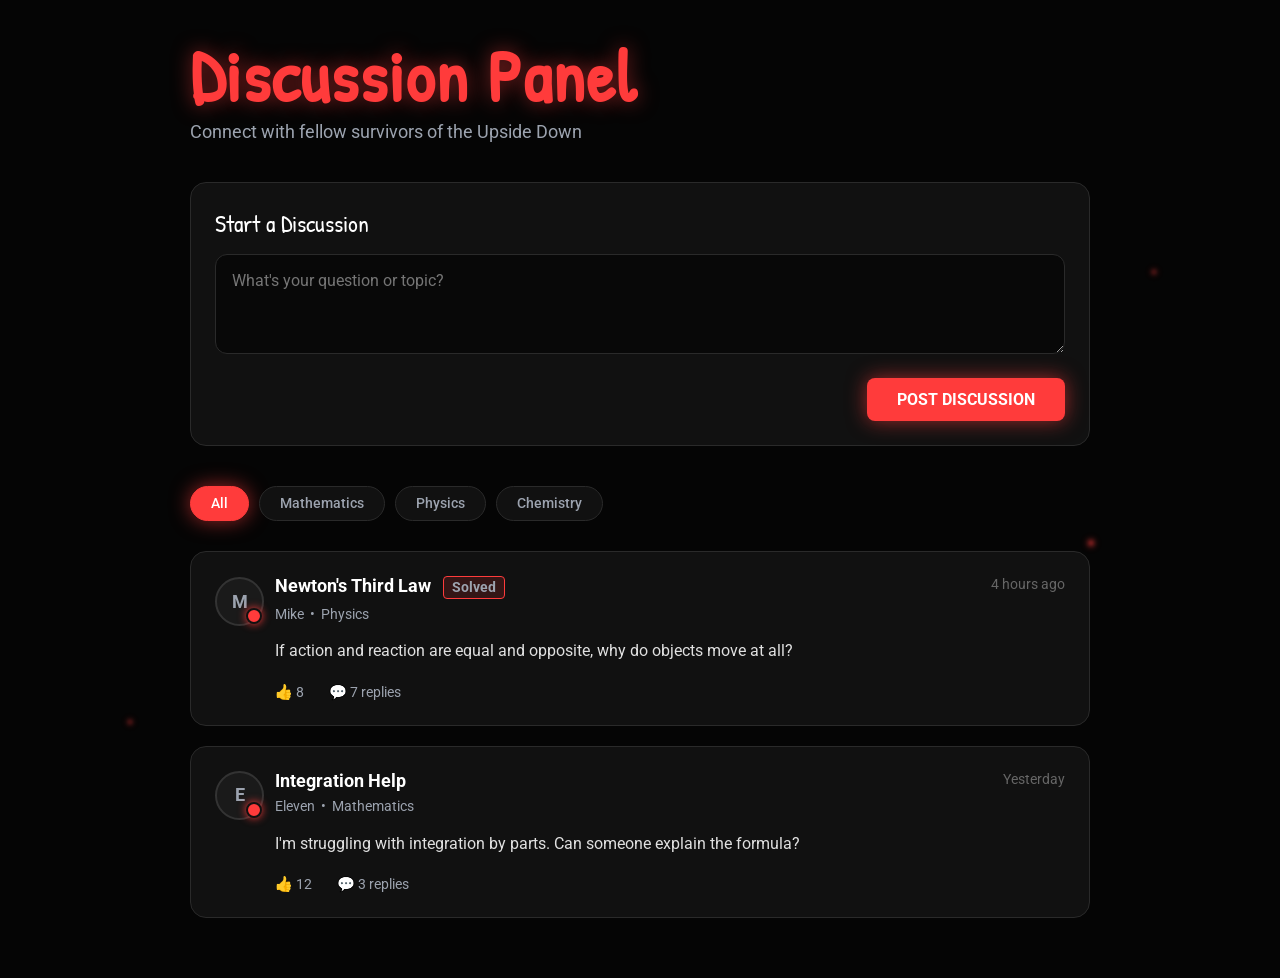
==== index.html @ acd6244e "Add files via upload" ====
<!DOCTYPE html>
<html lang="en">
<head>
    <meta charset="UTF-8">
    <meta name="viewport" content="width=device-width, initial-scale=1.0">
    <title>Upside Down Discussion</title>
    
    <link rel="preconnect" href="https://fonts.googleapis.com">
    <link rel="preconnect" href="https://fonts.gstatic.com" crossorigin>
    <link href="https://fonts.googleapis.com/css2?family=Patrick+Hand&family=Roboto:wght@400;500;700&display=swap" rel="stylesheet">
    
    <style>
        /* --- 1. THEME VARIABLES --- */
        :root {
            --bg-color: #050505;       /* Pitch Black */
            --card-bg: #111111;        /* Dark Gray Cards */
            --card-border: #2a2a2a;
            --text-main: #ffffff;
            --text-muted: #9ca3af;
            --neon-red: #ff3b3b;       /* Stranger Things Red */
            --glow-strong: 0 0 20px rgba(255, 59, 59, 0.6);
            --glow-subtle: 0 0 10px rgba(255, 59, 59, 0.3);
        }

        body {
            background-color: var(--bg-color);
            color: var(--text-main);
            font-family: 'Roboto', sans-serif;
            margin: 0;
            padding: 40px 20px;
            display: flex;
            justify-content: center;
            overflow-x: hidden; /* Hide scrollbars from floating particles */
        }

        .container {
            width: 100%;
            max-width: 900px;
            position: relative;
            z-index: 2; /* Keeps content above background particles */
        }

        /* --- 2. FLOATING RED PARTICLES (Background) --- */
        .ember {
            position: fixed;
            background-color: var(--neon-red);
            border-radius: 50%;
            filter: blur(2px);
            opacity: 0.6;
            z-index: 1;
            pointer-events: none;
            box-shadow: 0 0 6px var(--neon-red);
            animation: float 10s infinite linear;
        }

        @keyframes float {
            0% { transform: translateY(0) translateX(0); opacity: 0; }
            50% { opacity: 0.8; }
            100% { transform: translateY(-100px) translateX(20px); opacity: 0; }
        }

        /* Placing particles at random spots */
        .ember-1 { width: 4px; height: 4px; top: 80%; left: 10%; animation-duration: 8s; }
        .ember-2 { width: 6px; height: 6px; top: 60%; left: 85%; animation-duration: 12s; animation-delay: 1s; }
        .ember-3 { width: 3px; height: 3px; top: 40%; left: 20%; animation-duration: 15s; animation-delay: 3s; }
        .ember-4 { width: 5px; height: 5px; top: 70%; left: 60%; animation-duration: 9s; animation-delay: 2s; }
        .ember-5 { width: 4px; height: 4px; top: 30%; left: 90%; animation-duration: 11s; animation-delay: 5s; }

        /* --- 3. HEADER (Handwritten Red Font) --- */
        .header {
            margin-bottom: 40px;
        }

        .header h1 {
            font-family: 'Patrick Hand', cursive; /* Matches your screenshot */
            font-size: 4.5rem; 
            margin: 0;
            letter-spacing: 1px;
            color: var(--neon-red);
            text-shadow: 0 0 20px rgba(255, 59, 59, 0.5);
            line-height: 1;
        }

        .header p {
            color: var(--text-muted);
            font-size: 1.1rem;
            margin-top: 10px;
            font-weight: 400;
        }

        /* --- 4. INPUT AREA --- */
        .input-card {
            background-color: var(--card-bg);
            border: 1px solid var(--card-border);
            border-radius: 16px;
            padding: 24px;
            margin-bottom: 40px;
            transition: all 0.3s;
        }

        .input-card:focus-within {
            border-color: var(--neon-red);
            box-shadow: var(--glow-subtle);
        }

        .input-header {
            color: white;
            font-family: 'Patrick Hand', cursive; /* Handwritten Header */
            font-size: 1.5rem;
            margin-bottom: 15px;
            display: flex;
            align-items: center;
            gap: 10px;
        }

        textarea {
            width: 100%;
            background-color: #080808;
            border: 1px solid var(--card-border);
            border-radius: 12px;
            padding: 16px;
            color: white;
            font-family: 'Roboto', sans-serif;
            font-size: 1rem;
            resize: vertical;
            min-height: 100px;
            box-sizing: border-box;
            outline: none;
            transition: all 0.3s ease;
        }

        textarea:focus {
            border-color: var(--neon-red);
            background-color: #0a0a0a;
        }

        .action-row {
            display: flex;
            justify-content: flex-end;
            margin-top: 20px;
        }

        .post-btn {
            background-color: var(--neon-red);
            color: white;
            border: none;
            padding: 12px 30px;
            border-radius: 8px;
            font-weight: 700;
            font-size: 1rem;
            cursor: pointer;
            box-shadow: var(--glow-strong);
            transition: all 0.2s;
            display: flex;
            align-items: center;
            gap: 10px;
            font-family: 'Roboto', sans-serif;
            text-transform: uppercase;
        }

        .post-btn:hover {
            transform: translateY(-2px);
            background-color: #ff1f1f;
        }

        /* --- 5. FILTER CHIPS --- */
        .filters {
            display: flex;
            gap: 10px;
            margin-bottom: 30px;
            flex-wrap: wrap;
        }

        .filter-chip {
            background: var(--card-bg);
            border: 1px solid var(--card-border);
            color: var(--text-muted);
            padding: 8px 20px;
            border-radius: 50px;
            cursor: pointer;
            font-size: 0.9rem;
            font-weight: 500;
            transition: all 0.3s;
        }

        .filter-chip.active {
            background-color: var(--neon-red);
            color: white;
            border-color: var(--neon-red);
            box-shadow: var(--glow-strong);
        }

        /* --- 6. DISCUSSION CARDS --- */
        .discussion-card {
            background-color: var(--card-bg);
            border: 1px solid var(--card-border);
            border-radius: 16px;
            padding: 24px;
            margin-bottom: 20px;
            position: relative;
        }

        /* Special Style for Gemini AI Response */
        .ai-card {
            border: 1px solid var(--neon-red);
            box-shadow: inset 0 0 20px rgba(255, 59, 59, 0.1);
        }

        .card-header {
            display: flex;
            justify-content: space-between;
            align-items: flex-start;
            margin-bottom: 15px;
        }

        .user-info {
            display: flex;
            align-items: center;
            gap: 15px;
        }

        /* Avatar with Red Status Dot */
        .avatar-wrapper {
            position: relative;
            width: 45px;
            height: 45px;
        }

        .avatar {
            width: 100%;
            height: 100%;
            background-color: #1a1a1a;
            border: 2px solid #333; 
            color: var(--text-muted);
            border-radius: 50%;
            display: flex;
            align-items: center;
            justify-content: center;
            font-weight: 700;
            font-size: 1.1rem;
        }

        .status-dot {
            position: absolute;
            bottom: -2px;
            right: -2px;
            width: 12px;
            height: 12px;
            background-color: var(--neon-red);
            border-radius: 50%;
            border: 2px solid var(--card-bg);
            box-shadow: 0 0 8px var(--neon-red);
        }

        .meta h3 {
            margin: 0 0 5px 0;
            font-size: 1.1rem;
            color: white;
            font-weight: 700;
        }

        .meta span {
            font-size: 0.9rem;
            color: var(--text-muted);
        }

        .solved-badge {
            display: inline-block;
            background-color: rgba(255, 59, 59, 0.15);
            color: var(--neon-red);
            border: 1px solid var(--neon-red);
            font-size: 0.7rem;
            padding: 2px 8px;
            border-radius: 4px;
            margin-left: 8px;
            vertical-align: middle;
            font-weight: bold;
        }

        .card-body {
            color: #e0e0e0;
            line-height: 1.6;
            margin-bottom: 20px;
            padding-left: 60px; /* Align text with name */
        }

        .card-footer {
            padding-left: 60px;
            display: flex;
            gap: 25px;
            color: var(--text-muted);
            font-size: 0.9rem;
        }

        .footer-action {
            display: flex;
            align-items: center;
            gap: 8px;
        }

    </style>
</head>
<body>

    <div class="ember ember-1"></div>
    <div class="ember ember-2"></div>
    <div class="ember ember-3"></div>
    <div class="ember ember-4"></div>
    <div class="ember ember-5"></div>

    <div class="container">
        <div class="header">
            <h1>Discussion Panel</h1>
            <p>Connect with fellow survivors of the Upside Down</p>
        </div>

        <div class="input-card">
            <div class="input-header">
                Start a Discussion
            </div>
            <textarea id="questionInput" placeholder="What's your question or topic?"></textarea>
            <div class="action-row">
                <button class="post-btn" onclick="postQuestion()">
                    Post Discussion
                </button>
            </div>
        </div>

        <div class="filters">
            <div class="filter-chip active" onclick="filterCategory('All')">All</div>
            <div class="filter-chip" onclick="filterCategory('Mathematics')">Mathematics</div>
            <div class="filter-chip" onclick="filterCategory('Physics')">Physics</div>
            <div class="filter-chip" onclick="filterCategory('Chemistry')">Chemistry</div>
        </div>

        <div id="discussionFeed"></div>
    </div>

    <script>
        // 1. Initial Data (Dummy data to make the page look good immediately)
        let discussions = [
            {
                id: 1, author: "Mike", role: "Physics", 
                title: "Newton's Third Law", 
                content: "If action and reaction are equal and opposite, why do objects move at all?", 
                likes: 8, replies: 7, time: "4 hours ago", isSolved: true, avatar: "M"
            },
            {
                id: 2, author: "Eleven", role: "Mathematics", 
                title: "Integration Help", 
                content: "I'm struggling with integration by parts. Can someone explain the formula?", 
                likes: 12, replies: 3, time: "Yesterday", isSolved: false, avatar: "E"
            }
        ];

        const feedContainer = document.getElementById('discussionFeed');
        let currentCategory = 'All';
        let socket = null;

        // 2. Connect to Server (Safe connection that won't crash if offline)
       function connectServer() {
    try {
        // AUTOMATIC CONNECTION LOGIC
        // If on the web (https), use secure wss. If local, use ws.
        const protocol = window.location.protocol === 'https:' ? 'wss:' : 'ws:';
        const host = window.location.host;
        
        socket = new WebSocket(`${protocol}//${host}`);
        
        // ... rest of your code ...

                socket.onopen = () => console.log("✅ Connected to Backend!");
                
                socket.onmessage = (event) => {
                    const newPost = JSON.parse(event.data);
                    discussions.unshift(newPost); // Add new post to top
                    renderFeed(); // Update screen
                };

                socket.onerror = () => console.log("⚠️ Backend not found. Running in Offline Demo Mode.");
            } catch (e) {
                console.log("Offline Mode active.");
            }
        }

        // 3. Render the Feed
        function renderFeed() {
            feedContainer.innerHTML = "";
            
            // Filter logic
            const filtered = currentCategory === 'All' 
                ? discussions 
                : discussions.filter(d => d.role === currentCategory || d.role === "AI Tutor");

            filtered.forEach(post => {
                // Check if it's the AI for special styling
                const isAI = post.role === "AI Tutor";
                const cardClass = isAI ? "discussion-card ai-card" : "discussion-card";

                const html = `
                    <div class="${cardClass}">
                        <div class="card-header">
                            <div class="user-info">
                                <div class="avatar-wrapper">
                                    <div class="avatar">${post.avatar}</div>
                                    <div class="status-dot"></div>
                                </div>
                                <div class="meta">
                                    <h3>${post.title} ${post.isSolved ? '<span class="solved-badge">Solved</span>' : ''}</h3>
                                    <span>${post.author} &nbsp;•&nbsp; ${post.role}</span>
                                </div>
                            </div>
                            <div style="color: #666; font-size: 0.85rem">${post.time}</div>
                        </div>
                        <div class="card-body">
                            ${post.content}
                        </div>
                        <div class="card-footer">
                            <div class="footer-action">👍 ${post.likes}</div>
                            <div class="footer-action">💬 ${post.replies} replies</div>
                        </div>
                    </div>
                `;
                feedContainer.innerHTML += html;
            });
        }

        // 4. Handle Filters
        function filterCategory(cat) {
            currentCategory = cat;
            // Update button styles
            document.querySelectorAll('.filter-chip').forEach(c => c.classList.remove('active'));
            event.target.classList.add('active');
            renderFeed();
        }

        // 5. Post a Question
        function postQuestion() {
            const input = document.getElementById('questionInput');
            if(!input.value) return;

            const newPost = {
                id: Date.now(), 
                author: "You", 
                role: "General", 
                title: "New Discussion", 
                content: input.value, 
                likes: 0, replies: 0, 
                time: "Just now", isSolved: false, avatar: "Y"
            };

            // Try sending to backend, otherwise just add locally
            if (socket && socket.readyState === WebSocket.OPEN) {
                socket.send(JSON.stringify(newPost));
            } else {
                discussions.unshift(newPost);
                renderFeed();
            }

            input.value = ""; // Clear input
        }

        // Start everything
        connectServer();
        renderFeed();

    </script>
</body>
</html>
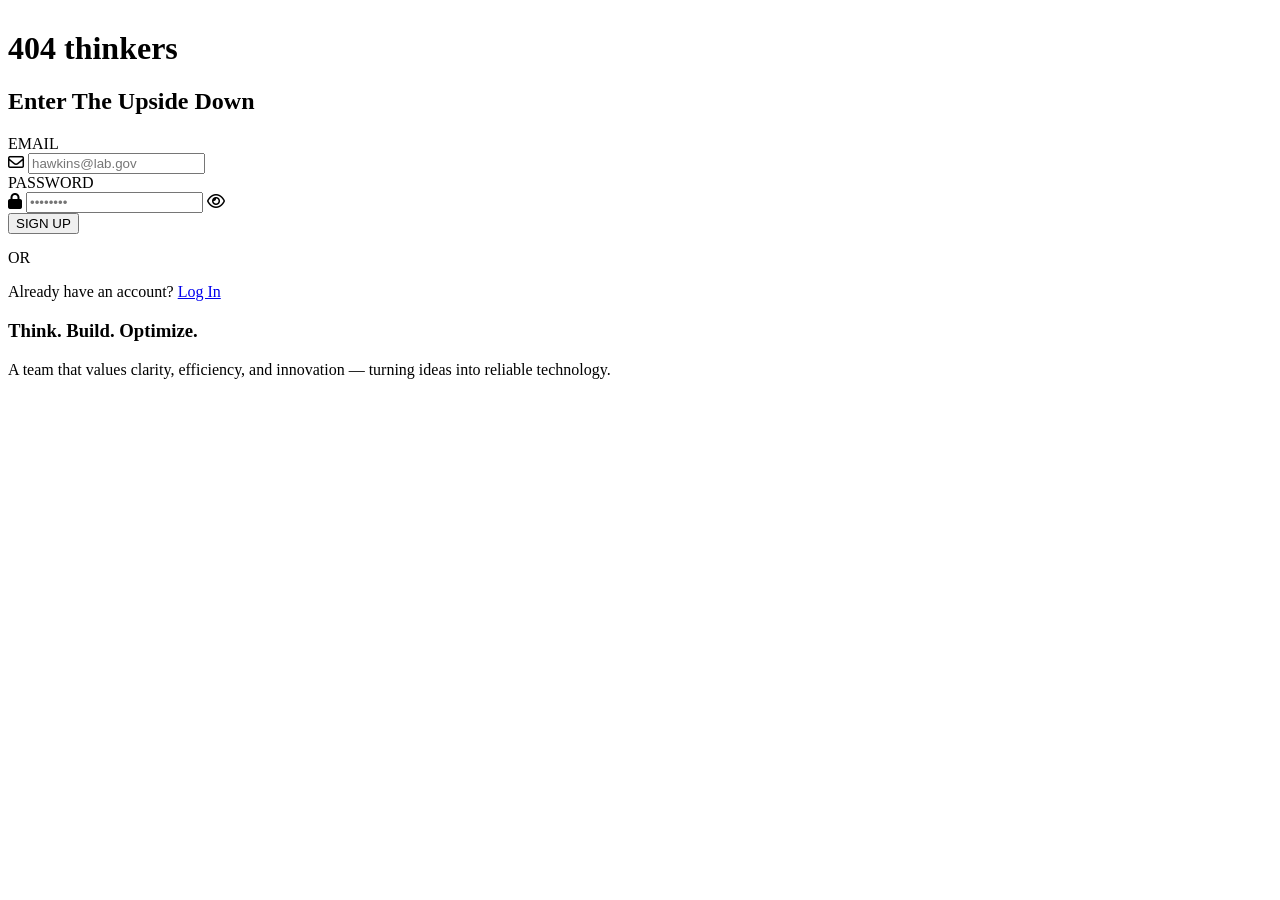
==== commit fc6c97a7: "Add files via upload" ====
--- a/index.html
+++ b/index.html
@@ -3,467 +3,205 @@
 <head>
     <meta charset="UTF-8">
     <meta name="viewport" content="width=device-width, initial-scale=1.0">
-    <title>Upside Down Discussion</title>
-    
-    <link rel="preconnect" href="https://fonts.googleapis.com">
-    <link rel="preconnect" href="https://fonts.gstatic.com" crossorigin>
-    <link href="https://fonts.googleapis.com/css2?family=Patrick+Hand&family=Roboto:wght@400;500;700&display=swap" rel="stylesheet">
-    
+    <title>404 thinkers | Login</title>
+    <link rel="stylesheet" href="https://cdnjs.cloudflare.com/ajax/libs/font-awesome/6.0.0/css/all.min.css">
+    <script src="https://accounts.google.com/gsi/client" async defer></script>
+    <link rel="stylesheet" href="style.css">
     <style>
-        /* --- 1. THEME VARIABLES --- */
-        :root {
-            --bg-color: #050505;       /* Pitch Black */
-            --card-bg: #111111;        /* Dark Gray Cards */
-            --card-border: #2a2a2a;
-            --text-main: #ffffff;
-            --text-muted: #9ca3af;
-            --neon-red: #ff3b3b;       /* Stranger Things Red */
-            --glow-strong: 0 0 20px rgba(255, 59, 59, 0.6);
-            --glow-subtle: 0 0 10px rgba(255, 59, 59, 0.3);
-        }
-
-        body {
-            background-color: var(--bg-color);
-            color: var(--text-main);
-            font-family: 'Roboto', sans-serif;
-            margin: 0;
-            padding: 40px 20px;
-            display: flex;
-            justify-content: center;
-            overflow-x: hidden; /* Hide scrollbars from floating particles */
-        }
-
-        .container {
-            width: 100%;
-            max-width: 900px;
-            position: relative;
-            z-index: 2; /* Keeps content above background particles */
-        }
-
-        /* --- 2. FLOATING RED PARTICLES (Background) --- */
-        .ember {
+        .stranger-modal {
+            display: none; 
             position: fixed;
-            background-color: var(--neon-red);
-            border-radius: 50%;
-            filter: blur(2px);
-            opacity: 0.6;
-            z-index: 1;
-            pointer-events: none;
-            box-shadow: 0 0 6px var(--neon-red);
-            animation: float 10s infinite linear;
-        }
-
-        @keyframes float {
-            0% { transform: translateY(0) translateX(0); opacity: 0; }
-            50% { opacity: 0.8; }
-            100% { transform: translateY(-100px) translateX(20px); opacity: 0; }
-        }
-
-        /* Placing particles at random spots */
-        .ember-1 { width: 4px; height: 4px; top: 80%; left: 10%; animation-duration: 8s; }
-        .ember-2 { width: 6px; height: 6px; top: 60%; left: 85%; animation-duration: 12s; animation-delay: 1s; }
-        .ember-3 { width: 3px; height: 3px; top: 40%; left: 20%; animation-duration: 15s; animation-delay: 3s; }
-        .ember-4 { width: 5px; height: 5px; top: 70%; left: 60%; animation-duration: 9s; animation-delay: 2s; }
-        .ember-5 { width: 4px; height: 4px; top: 30%; left: 90%; animation-duration: 11s; animation-delay: 5s; }
-
-        /* --- 3. HEADER (Handwritten Red Font) --- */
-        .header {
-            margin-bottom: 40px;
-        }
-
-        .header h1 {
-            font-family: 'Patrick Hand', cursive; /* Matches your screenshot */
-            font-size: 4.5rem; 
-            margin: 0;
-            letter-spacing: 1px;
-            color: var(--neon-red);
-            text-shadow: 0 0 20px rgba(255, 59, 59, 0.5);
-            line-height: 1;
-        }
-
-        .header p {
-            color: var(--text-muted);
-            font-size: 1.1rem;
-            margin-top: 10px;
-            font-weight: 400;
-        }
-
-        /* --- 4. INPUT AREA --- */
-        .input-card {
-            background-color: var(--card-bg);
-            border: 1px solid var(--card-border);
-            border-radius: 16px;
-            padding: 24px;
-            margin-bottom: 40px;
-            transition: all 0.3s;
-        }
-
-        .input-card:focus-within {
-            border-color: var(--neon-red);
-            box-shadow: var(--glow-subtle);
-        }
-
-        .input-header {
-            color: white;
-            font-family: 'Patrick Hand', cursive; /* Handwritten Header */
-            font-size: 1.5rem;
-            margin-bottom: 15px;
-            display: flex;
-            align-items: center;
-            gap: 10px;
-        }
-
-        textarea {
-            width: 100%;
-            background-color: #080808;
-            border: 1px solid var(--card-border);
-            border-radius: 12px;
-            padding: 16px;
-            color: white;
-            font-family: 'Roboto', sans-serif;
-            font-size: 1rem;
-            resize: vertical;
-            min-height: 100px;
-            box-sizing: border-box;
-            outline: none;
-            transition: all 0.3s ease;
-        }
-
-        textarea:focus {
-            border-color: var(--neon-red);
-            background-color: #0a0a0a;
-        }
-
-        .action-row {
-            display: flex;
-            justify-content: flex-end;
-            margin-top: 20px;
-        }
-
-        .post-btn {
-            background-color: var(--neon-red);
-            color: white;
-            border: none;
-            padding: 12px 30px;
-            border-radius: 8px;
-            font-weight: 700;
-            font-size: 1rem;
-            cursor: pointer;
-            box-shadow: var(--glow-strong);
-            transition: all 0.2s;
-            display: flex;
-            align-items: center;
-            gap: 10px;
-            font-family: 'Roboto', sans-serif;
-            text-transform: uppercase;
-        }
-
-        .post-btn:hover {
-            transform: translateY(-2px);
-            background-color: #ff1f1f;
-        }
-
-        /* --- 5. FILTER CHIPS --- */
-        .filters {
-            display: flex;
-            gap: 10px;
-            margin-bottom: 30px;
-            flex-wrap: wrap;
-        }
-
-        .filter-chip {
-            background: var(--card-bg);
-            border: 1px solid var(--card-border);
-            color: var(--text-muted);
-            padding: 8px 20px;
-            border-radius: 50px;
-            cursor: pointer;
-            font-size: 0.9rem;
-            font-weight: 500;
-            transition: all 0.3s;
-        }
-
-        .filter-chip.active {
-            background-color: var(--neon-red);
-            color: white;
-            border-color: var(--neon-red);
-            box-shadow: var(--glow-strong);
-        }
-
-        /* --- 6. DISCUSSION CARDS --- */
-        .discussion-card {
-            background-color: var(--card-bg);
-            border: 1px solid var(--card-border);
-            border-radius: 16px;
-            padding: 24px;
-            margin-bottom: 20px;
-            position: relative;
-        }
-
-        /* Special Style for Gemini AI Response */
-        .ai-card {
-            border: 1px solid var(--neon-red);
-            box-shadow: inset 0 0 20px rgba(255, 59, 59, 0.1);
-        }
-
-        .card-header {
-            display: flex;
-            justify-content: space-between;
-            align-items: flex-start;
-            margin-bottom: 15px;
-        }
-
-        .user-info {
-            display: flex;
-            align-items: center;
-            gap: 15px;
-        }
-
-        /* Avatar with Red Status Dot */
-        .avatar-wrapper {
-            position: relative;
-            width: 45px;
-            height: 45px;
-        }
-
-        .avatar {
+            z-index: 1000;
+            left: 0;
+            top: 0;
             width: 100%;
             height: 100%;
-            background-color: #1a1a1a;
-            border: 2px solid #333; 
-            color: var(--text-muted);
-            border-radius: 50%;
-            display: flex;
+            background-color: rgba(0, 0, 0, 0.9); 
             align-items: center;
             justify-content: center;
-            font-weight: 700;
-            font-size: 1.1rem;
-        }
-
-        .status-dot {
-            position: absolute;
-            bottom: -2px;
-            right: -2px;
-            width: 12px;
-            height: 12px;
-            background-color: var(--neon-red);
-            border-radius: 50%;
-            border: 2px solid var(--card-bg);
-            box-shadow: 0 0 8px var(--neon-red);
-        }
-
-        .meta h3 {
-            margin: 0 0 5px 0;
-            font-size: 1.1rem;
-            color: white;
-            font-weight: 700;
-        }
-
-        .meta span {
-            font-size: 0.9rem;
-            color: var(--text-muted);
-        }
-
-        .solved-badge {
-            display: inline-block;
-            background-color: rgba(255, 59, 59, 0.15);
-            color: var(--neon-red);
-            border: 1px solid var(--neon-red);
-            font-size: 0.7rem;
-            padding: 2px 8px;
-            border-radius: 4px;
-            margin-left: 8px;
-            vertical-align: middle;
+            backdrop-filter: blur(5px);
+        }
+
+        .modal-content {
+            background: #111;
+            border: 2px solid #ff0000;
+            box-shadow: 0 0 20px #ff0000, inset 0 0 20px #ff0000;
+            padding: 40px;
+            text-align: center;
+            width: 90%;
+            max-width: 400px;
+            border-radius: 8px;
+            position: relative;
+            animation: flicker 2s infinite alternate;
+        }
+
+        .modal-title {
+            color: #ff0000;
+            font-family: 'Courier New', Courier, monospace;
+            font-size: 24px;
             font-weight: bold;
-        }
-
-        .card-body {
-            color: #e0e0e0;
-            line-height: 1.6;
+            text-transform: uppercase;
+            text-shadow: 0 0 10px #ff0000;
             margin-bottom: 20px;
-            padding-left: 60px; /* Align text with name */
-        }
-
-        .card-footer {
-            padding-left: 60px;
-            display: flex;
-            gap: 25px;
-            color: var(--text-muted);
-            font-size: 0.9rem;
-        }
-
-        .footer-action {
-            display: flex;
-            align-items: center;
-            gap: 8px;
-        }
-
+            letter-spacing: 2px;
+        }
+
+        .modal-text {
+            color: #ccc;
+            font-family: 'Courier New', Courier, monospace;
+            font-size: 16px;
+            margin-bottom: 30px;
+            line-height: 1.5;
+        }
+
+        .modal-btn {
+            background-color: transparent;
+            color: #ff0000;
+            border: 1px solid #ff0000;
+            padding: 10px 30px;
+            font-size: 18px;
+            font-family: 'Courier New', Courier, monospace;
+            cursor: pointer;
+            transition: 0.3s;
+            text-transform: uppercase;
+            box-shadow: 0 0 5px #ff0000;
+        }
+
+        .modal-btn:hover {
+            background-color: #ff0000;
+            color: #000;
+            box-shadow: 0 0 25px #ff0000;
+        }
+
+
+        @keyframes flicker {
+            0% { box-shadow: 0 0 20px #a70000, inset 0 0 20px #a70000; }
+            50% { box-shadow: 0 0 15px #ff0000, inset 0 0 10px #ff0000; }
+            100% { box-shadow: 0 0 25px #ff0000, inset 0 0 25px #ff0000; }
+        }
     </style>
 </head>
 <body>
-
-    <div class="ember ember-1"></div>
-    <div class="ember ember-2"></div>
-    <div class="ember ember-3"></div>
-    <div class="ember ember-4"></div>
-    <div class="ember ember-5"></div>
-
-    <div class="container">
-        <div class="header">
-            <h1>Discussion Panel</h1>
-            <p>Connect with fellow survivors of the Upside Down</p>
-        </div>
-
-        <div class="input-card">
-            <div class="input-header">
-                Start a Discussion
-            </div>
-            <textarea id="questionInput" placeholder="What's your question or topic?"></textarea>
-            <div class="action-row">
-                <button class="post-btn" onclick="postQuestion()">
-                    Post Discussion
-                </button>
-            </div>
-        </div>
-
-        <div class="filters">
-            <div class="filter-chip active" onclick="filterCategory('All')">All</div>
-            <div class="filter-chip" onclick="filterCategory('Mathematics')">Mathematics</div>
-            <div class="filter-chip" onclick="filterCategory('Physics')">Physics</div>
-            <div class="filter-chip" onclick="filterCategory('Chemistry')">Chemistry</div>
-        </div>
-
-        <div id="discussionFeed"></div>
+    <div class="background-particles" id="particles"></div>
+
+    <div class="main-content">
+        <h1 class="main-title">404 thinkers</h1>
+        <div class="title-divider"><span></span><i class="dot"></i><span></span></div>
+
+        <div class="login-card">
+            <h2>Enter The <span>Upside Down</span></h2>
+            
+            <form id="loginForm" action="newwise.html" onsubmit="openStrangerModal(event)">
+                <div class="input-group">
+                    <label>EMAIL</label>
+                    <div class="input-wrapper">
+                        <i class="fa-regular fa-envelope"></i>
+                        <input type="email" name="email" placeholder="hawkins@lab.gov" autocomplete="username" required>
+                    </div>
+                </div>
+
+                <div class="input-group">
+                    <label>PASSWORD</label>
+                    <div class="input-wrapper">
+                        <i class="fa-solid fa-lock"></i>
+                        <input type="password" id="password" name="password" placeholder="••••••••" autocomplete="new-password" required>
+                        <i class="fa-regular fa-eye toggle-password" onclick="togglePass()"></i>
+                    </div>
+                </div>
+
+                <button type="submit" class="btn-signup">SIGN UP</button>
+            </form>
+
+            <div id="g_id_onload"
+                 data-client_id="1041141475146-d7i77quftt6icupnknremk3n3fq7vi6r.apps.googleusercontent.com"
+                 data-callback="handleCredentialResponse"
+                 data-auto_prompt="false">
+            </div>
+
+            <div class="g_id_signin"
+                 data-type="standard"
+                 data-size="large"
+                 data-theme="filled_black"
+                 data-text="signup_with"
+                 data-shape="rectangular"
+                 data-logo_alignment="left"
+                 style="margin-top: 15px; width: 100%;">
+            </div>
+
+            <div class="footer-links">
+                <div class="or-divider">OR</div>
+                <p>Already have an account? <a href="newwise.html">Log In</a></p>
+            </div>
+        </div>
     </div>
 
+    <div id="strangerModal" class="stranger-modal">
+        <div class="modal-content">
+            <div class="modal-title">Hawkins Lab Alert</div>
+            <p class="modal-text">
+                The gate is opening...<br>
+                Should the Mind Flayer <strong>remember your password</strong> for the next crossover?
+            </p>
+            <button class="modal-btn" onclick="submitRealForm()">FRIENDS DON'T LIE (OK)</button>
+        </div>
+    </div>
+
+    <footer class="team-footer">
+        <div class="decor-line top">
+            <span class="gradient-line"></span>
+            <div class="dots-row">
+                <span class="tiny-dot"></span>
+                <span class="tiny-dot"></span>
+                <span class="tiny-dot"></span>
+            </div>
+            <span class="gradient-line"></span>
+        </div>
+
+        <h3 class="team-tagline">Think. Build. Optimize.</h3>
+        <p class="team-desc">
+            A team that values clarity, efficiency, and innovation — turning ideas into reliable technology.
+        </p>
+
+        <div class="decor-line bottom">
+            <span class="gradient-line"></span>
+            <i class="diamond-icon"></i>
+            <span class="gradient-line"></span>
+        </div>
+    </footer>
+
+    <script src="script.js"></script>
+    
     <script>
-        // 1. Initial Data (Dummy data to make the page look good immediately)
-        let discussions = [
-            {
-                id: 1, author: "Mike", role: "Physics", 
-                title: "Newton's Third Law", 
-                content: "If action and reaction are equal and opposite, why do objects move at all?", 
-                likes: 8, replies: 7, time: "4 hours ago", isSolved: true, avatar: "M"
-            },
-            {
-                id: 2, author: "Eleven", role: "Mathematics", 
-                title: "Integration Help", 
-                content: "I'm struggling with integration by parts. Can someone explain the formula?", 
-                likes: 12, replies: 3, time: "Yesterday", isSolved: false, avatar: "E"
-            }
-        ];
-
-        const feedContainer = document.getElementById('discussionFeed');
-        let currentCategory = 'All';
-        let socket = null;
-
-        // 2. Connect to Server (Safe connection that won't crash if offline)
-       function connectServer() {
-    try {
-        // AUTOMATIC CONNECTION LOGIC
-        // If on the web (https), use secure wss. If local, use ws.
-        const protocol = window.location.protocol === 'https:' ? 'wss:' : 'ws:';
-        const host = window.location.host;
-        
-        socket = new WebSocket(`${protocol}//${host}`);
-        
-        // ... rest of your code ...
-
-                socket.onopen = () => console.log("✅ Connected to Backend!");
-                
-                socket.onmessage = (event) => {
-                    const newPost = JSON.parse(event.data);
-                    discussions.unshift(newPost); // Add new post to top
-                    renderFeed(); // Update screen
-                };
-
-                socket.onerror = () => console.log("⚠️ Backend not found. Running in Offline Demo Mode.");
-            } catch (e) {
-                console.log("Offline Mode active.");
-            }
-        }
-
-        // 3. Render the Feed
-        function renderFeed() {
-            feedContainer.innerHTML = "";
+  
+        function openStrangerModal(event) {
+            event.preventDefault(); 
+            document.getElementById('strangerModal').style.display = 'flex'; 
+        }
+
+      
+        function submitRealForm() {
             
-            // Filter logic
-            const filtered = currentCategory === 'All' 
-                ? discussions 
-                : discussions.filter(d => d.role === currentCategory || d.role === "AI Tutor");
-
-            filtered.forEach(post => {
-                // Check if it's the AI for special styling
-                const isAI = post.role === "AI Tutor";
-                const cardClass = isAI ? "discussion-card ai-card" : "discussion-card";
-
-                const html = `
-                    <div class="${cardClass}">
-                        <div class="card-header">
-                            <div class="user-info">
-                                <div class="avatar-wrapper">
-                                    <div class="avatar">${post.avatar}</div>
-                                    <div class="status-dot"></div>
-                                </div>
-                                <div class="meta">
-                                    <h3>${post.title} ${post.isSolved ? '<span class="solved-badge">Solved</span>' : ''}</h3>
-                                    <span>${post.author} &nbsp;•&nbsp; ${post.role}</span>
-                                </div>
-                            </div>
-                            <div style="color: #666; font-size: 0.85rem">${post.time}</div>
-                        </div>
-                        <div class="card-body">
-                            ${post.content}
-                        </div>
-                        <div class="card-footer">
-                            <div class="footer-action">👍 ${post.likes}</div>
-                            <div class="footer-action">💬 ${post.replies} replies</div>
-                        </div>
-                    </div>
-                `;
-                feedContainer.innerHTML += html;
-            });
-        }
-
-        // 4. Handle Filters
-        function filterCategory(cat) {
-            currentCategory = cat;
-            // Update button styles
-            document.querySelectorAll('.filter-chip').forEach(c => c.classList.remove('active'));
-            event.target.classList.add('active');
-            renderFeed();
-        }
-
-        // 5. Post a Question
-        function postQuestion() {
-            const input = document.getElementById('questionInput');
-            if(!input.value) return;
-
-            const newPost = {
-                id: Date.now(), 
-                author: "You", 
-                role: "General", 
-                title: "New Discussion", 
-                content: input.value, 
-                likes: 0, replies: 0, 
-                time: "Just now", isSolved: false, avatar: "Y"
-            };
-
-            // Try sending to backend, otherwise just add locally
-            if (socket && socket.readyState === WebSocket.OPEN) {
-                socket.send(JSON.stringify(newPost));
-            } else {
-                discussions.unshift(newPost);
-                renderFeed();
-            }
-
-            input.value = ""; // Clear input
-        }
-
-        // Start everything
-        connectServer();
-        renderFeed();
-
+            document.getElementById('strangerModal').style.display = 'none';
+           
+            document.getElementById('loginForm').submit();
+        }
+
+       
+        function handleCredentialResponse(response) {
+            const responsePayload = decodeJwtResponse(response.credential);
+            console.log("Full Name: " + responsePayload.name);
+            window.location.href = "newwise.html";
+        }
+
+        function decodeJwtResponse(token) {
+            var base64Url = token.split('.')[1];
+            var base64 = base64Url.replace(/-/g, '+').replace(/_/g, '/');
+            var jsonPayload = decodeURIComponent(window.atob(base64).split('').map(function(c) {
+                return '%' + ('00' + c.charCodeAt(0).toString(16)).slice(-2);
+            }).join(''));
+            return JSON.parse(jsonPayload);
+        }
     </script>
 </body>
-</html>+
+</html>
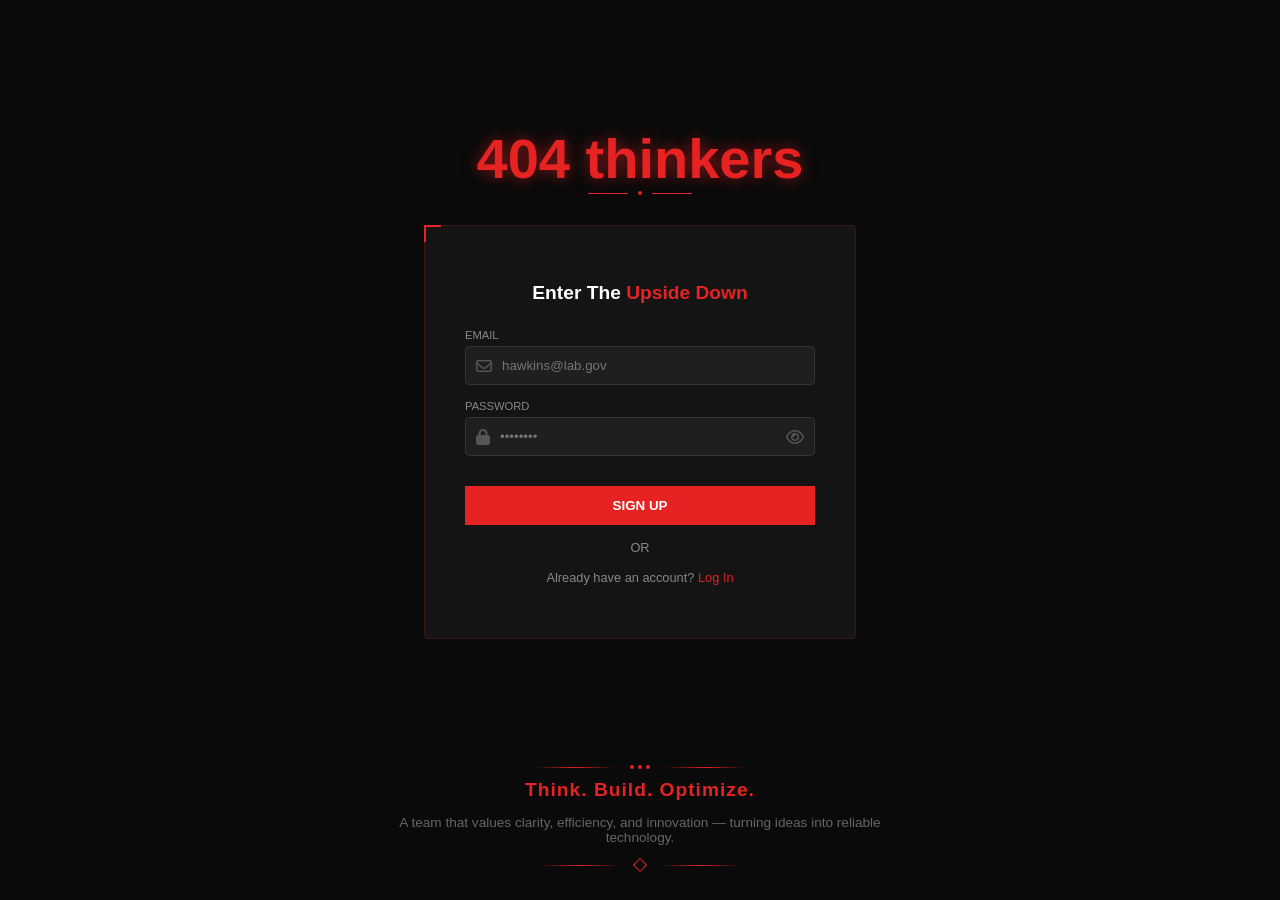
==== commit 2406bca8: "Update index.html" ====
--- a/index.html
+++ b/index.html
@@ -113,7 +113,7 @@
             </form>
 
             <div id="g_id_onload"
-                 data-client_id="1041141475146-d7i77quftt6icupnknremk3n3fq7vi6r.apps.googleusercontent.com"
+                 data-client_id="475790801775-d81f245a28aopnmpkj2rfdcl8iopicm7.apps.googleusercontent.com"
                  data-callback="handleCredentialResponse"
                  data-auto_prompt="false">
             </div>
@@ -205,3 +205,4 @@
 </body>
 
 </html>
+
--- a/style.css
+++ b/style.css
@@ -0,0 +1,147 @@
+:root {
+    --bg-color: #0a0a0a;
+    --card-bg: #141414;
+    --accent-red: #e62222;
+    --text-gray: #888;
+    --input-bg: #1f1f1f;
+}
+
+body {
+    margin: 0;
+    padding: 0;
+    font-family: 'Segoe UI', sans-serif;
+    background-color: var(--bg-color);
+    color: white;
+    height: 100vh;
+    display: flex;
+    flex-direction: column; /* Stacks content and footer */
+    justify-content: space-between; 
+    align-items: center;
+    overflow: hidden;
+}
+
+/* Background Effect */
+.background-particles {
+    position: absolute;
+    top: 0; left: 0; width: 100%; height: 100%;
+    z-index: -1;
+}
+
+.particle {
+    position: absolute;
+    background: rgba(230, 34, 34, 0.4);
+    border-radius: 50%;
+    pointer-events: none;
+}
+
+/* Main Login Area */
+.main-content {
+    flex: 1;
+    display: flex;
+    flex-direction: column;
+    justify-content: center;
+    align-items: center;
+}
+
+.main-title {
+    font-size: 3.5rem;
+    color: var(--accent-red);
+    text-shadow: 0 0 15px rgba(230, 34, 34, 0.6);
+    margin: 0;
+}
+
+.title-divider {
+    display: flex;
+    align-items: center;
+    margin-bottom: 30px;
+}
+.title-divider span { width: 40px; height: 1px; background: var(--accent-red); }
+.title-divider .dot { width: 4px; height: 4px; background: var(--accent-red); border-radius: 50%; margin: 0 10px; }
+
+.login-card {
+    background: var(--card-bg);
+    padding: 40px;
+    border-radius: 4px;
+    width: 350px;
+    border: 1px solid rgba(230, 34, 34, 0.2);
+    position: relative;
+}
+
+/* Red corners on the card */
+.login-card::before {
+    content: '';
+    position: absolute;
+    top: -1px; left: -1px; width: 15px; height: 15px;
+    border-top: 2px solid var(--accent-red);
+    border-left: 2px solid var(--accent-red);
+}
+
+h2 { text-align: center; font-size: 1.2rem; margin-bottom: 25px; }
+h2 span { color: var(--accent-red); }
+
+/* Form Elements */
+.input-group { margin-bottom: 15px; }
+label { font-size: 0.7rem; color: var(--text-gray); display: block; margin-bottom: 5px; }
+
+.input-wrapper {
+    background: var(--input-bg);
+    border: 1px solid #333;
+    display: flex;
+    align-items: center;
+    padding: 10px;
+    border-radius: 4px;
+}
+.input-wrapper input {
+    background: transparent; border: none; color: white; width: 100%; outline: none; padding-left: 10px;
+}
+.input-wrapper i { color: #555; }
+
+.btn-signup {
+    width: 100%;
+    background: var(--accent-red);
+    color: white;
+    border: none;
+    padding: 12px;
+    font-weight: bold;
+    cursor: pointer;
+    margin-top: 15px;
+    transition: 0.3s;
+}
+.btn-signup:hover { background: #b31b1b; }
+
+.footer-links { text-align: center; color: var(--text-gray); font-size: 0.8rem; }
+.or-divider { margin: 15px 0; }
+.footer-links a { color: var(--accent-red); text-decoration: none; }
+
+/* Team Footer Section at Bottom */
+.team-footer {
+    width: 100%;
+    max-width: 500px;
+    text-align: center;
+    padding-bottom: 30px;
+}
+
+.team-tagline {
+    color: var(--accent-red);
+    font-size: 1.2rem;
+    margin: 10px 0;
+    letter-spacing: 1px;
+}
+
+.team-desc {
+    color: #666;
+    font-size: 0.85rem;
+    margin-bottom: 15px;
+}
+
+/* Footer Decor */
+.decor-line { display: flex; align-items: center; justify-content: center; gap: 15px; }
+.gradient-line {
+    height: 1px; width: 80px;
+    background: linear-gradient(to right, transparent, var(--accent-red), transparent);
+}
+.dots-row { display: flex; gap: 4px; }
+.tiny-dot { width: 4px; height: 4px; background: var(--accent-red); border-radius: 50%; }
+.diamond-icon {
+    width: 8px; height: 8px; border: 1px solid var(--accent-red); transform: rotate(45deg);
+}
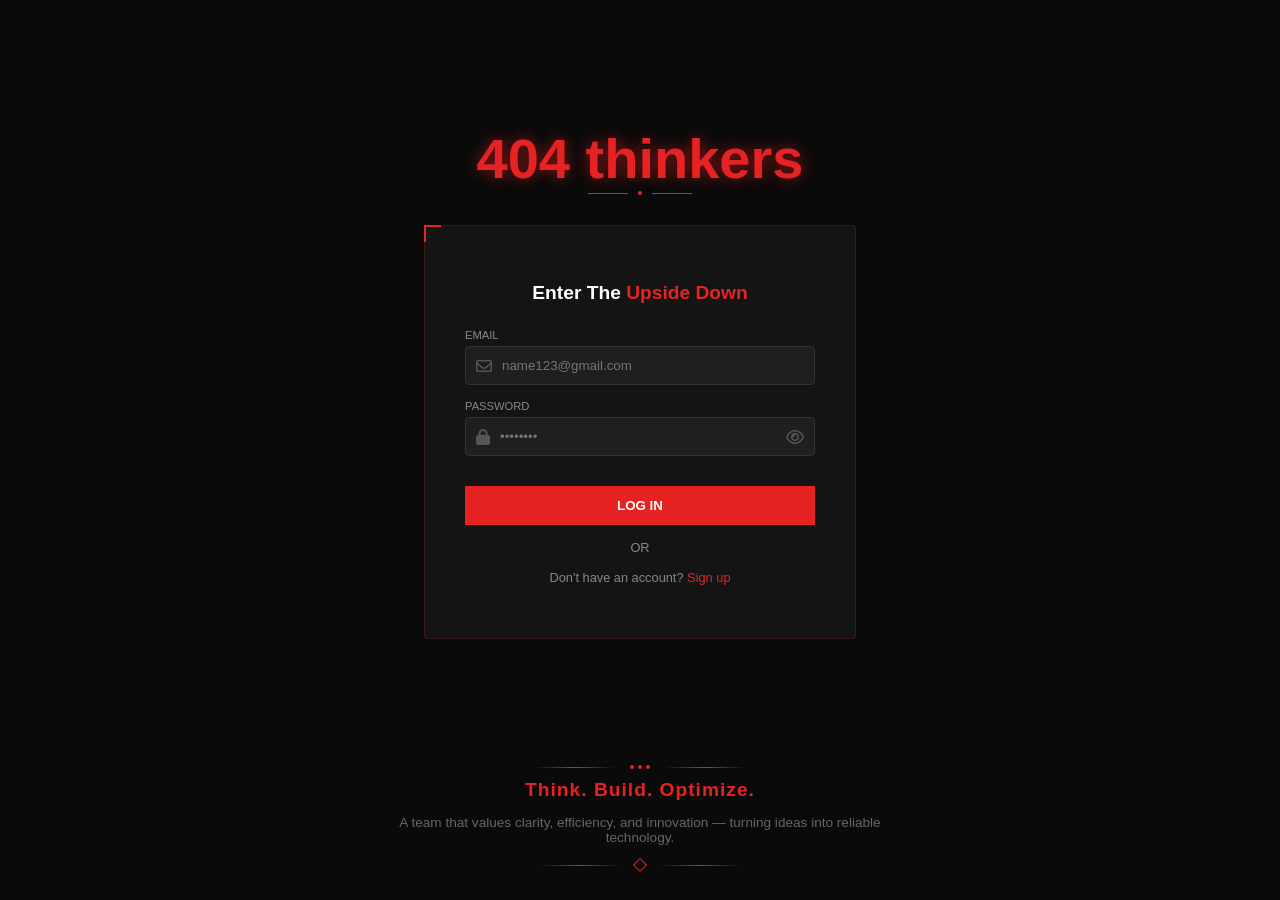
==== commit 05f3894b: "Implement email validation for login form Added email validation logic to ensure Gmail accounts with" ====
--- a/index.html
+++ b/index.html
@@ -4,10 +4,12 @@
     <meta charset="UTF-8">
     <meta name="viewport" content="width=device-width, initial-scale=1.0">
     <title>404 thinkers | Login</title>
+    <link rel="stylesheet" href="style.css">
+    <script src="https://accounts.google.com/gsi/client" async defer></script>
     <link rel="stylesheet" href="https://cdnjs.cloudflare.com/ajax/libs/font-awesome/6.0.0/css/all.min.css">
-    <script src="https://accounts.google.com/gsi/client" async defer></script>
-    <link rel="stylesheet" href="style.css">
+    
     <style>
+        /* YOUR EXISTING CSS (UNCHANGED) */
         .stranger-modal {
             display: none; 
             position: fixed;
@@ -73,6 +75,14 @@
             box-shadow: 0 0 25px #ff0000;
         }
 
+        /* Error Message Style */
+        .error-msg {
+            color: #ff0000;
+            font-size: 12px;
+            margin-top: 5px;
+            display: none;
+            font-family: 'Courier New', Courier, monospace;
+        }
 
         @keyframes flicker {
             0% { box-shadow: 0 0 20px #a70000, inset 0 0 20px #a70000; }
@@ -91,26 +101,29 @@
         <div class="login-card">
             <h2>Enter The <span>Upside Down</span></h2>
             
-            <form id="loginForm" action="newwise.html" onsubmit="openStrangerModal(event)">
-                <div class="input-group">
-                    <label>EMAIL</label>
-                    <div class="input-wrapper">
-                        <i class="fa-regular fa-envelope"></i>
-                        <input type="email" name="email" placeholder="hawkins@lab.gov" autocomplete="username" required>
-                    </div>
-                </div>
-
-                <div class="input-group">
-                    <label>PASSWORD</label>
-                    <div class="input-wrapper">
-                        <i class="fa-solid fa-lock"></i>
-                        <input type="password" id="password" name="password" placeholder="••••••••" autocomplete="new-password" required>
-                        <i class="fa-regular fa-eye toggle-password" onclick="togglePass()"></i>
-                    </div>
-                </div>
-
-                <button type="submit" class="btn-signup">SIGN UP</button>
-            </form>
+           <form id="loginForm" onsubmit="openStrangerModal(event)">
+    <div class="input-group">
+        <label>EMAIL</label>
+        <div class="input-wrapper">
+            <i class="fa-regular fa-envelope"></i>
+            <input type="email" id="emailInput" name="email" 
+                   placeholder="name123@gmail.com" 
+                   required>
+        </div>
+        <div id="emailError" class="error-msg" style="display:none; color: #ff0000; font-size: 11px; margin-top: 5px; font-family: 'Courier New';"></div>
+    </div>
+
+    <div class="input-group">
+        <label>PASSWORD</label>
+        <div class="input-wrapper">
+            <i class="fa-solid fa-lock"></i>
+            <input type="password" id="password" name="password" placeholder="••••••••" required>
+            <i class="fa-regular fa-eye toggle-password" onclick="togglePass()"></i>
+        </div>
+    </div>
+
+    <button type="submit" class="btn-signup">LOG IN</button>
+</form>
 
             <div id="g_id_onload"
                  data-client_id="475790801775-d81f245a28aopnmpkj2rfdcl8iopicm7.apps.googleusercontent.com"
@@ -130,7 +143,7 @@
 
             <div class="footer-links">
                 <div class="or-divider">OR</div>
-                <p>Already have an account? <a href="newwise.html">Log In</a></p>
+                <p>Don't have an account? <a href="#">Sign up</a></p>
             </div>
         </div>
     </div>
@@ -172,21 +185,65 @@
     <script src="script.js"></script>
     
     <script>
-  
+        // --- 1. VALIDATION LOGIC ---
         function openStrangerModal(event) {
-            event.preventDefault(); 
+            event.preventDefault(); // Stop form submission
+
+            const emailInput = document.getElementById('emailInput');
+            const emailVal = emailInput.value.trim().toLowerCase(); // Lowercase & trim spaces
+            const errorDiv = document.getElementById('emailError');
+            
+            // Reset error message
+            errorDiv.style.display = 'none';
+            errorDiv.innerText = "";
+            emailInput.style.borderColor = ""; 
+
+            // Check 1: Must be Gmail
+            if (!emailVal.endsWith('@gmail.com')) {
+                showError("ONLY @GMAIL.COM ACCOUNTS ALLOWED.");
+                return;
+            }
+
+            // Split email to get the name part (before @)
+            const namePart = emailVal.split('@')[0];
+
+            // Check 2: Length (At least 10 chars)
+            if (namePart.length < 10) {
+                showError(`NAME TOO SHORT (${namePart.length}/10). NEEDS 10+ CHARACTERS.`);
+                return;
+            }
+
+            // Check 3: Must include a number
+            const hasNumber = /\d/.test(namePart); // Regex checks for digits 0-9
+            if (!hasNumber) {
+                showError("NAME MUST INCLUDE A NUMBER (e.g. name123).");
+                return;
+            }
+
+            // If all checks pass, open the modal
             document.getElementById('strangerModal').style.display = 'flex'; 
         }
 
-      
+        // Helper to show error
+        function showError(msg) {
+            const errorDiv = document.getElementById('emailError');
+            errorDiv.innerText = msg;
+            errorDiv.style.display = 'block';
+            
+            // Add a little shake effect (red border) to the input
+            const input = document.getElementById('emailInput');
+            input.style.borderColor = "red";
+            setTimeout(() => input.style.borderColor = "rgba(255, 255, 255, 0.1)", 2000);
+        }
+
+        // --- 2. FINAL REDIRECT ---
         function submitRealForm() {
-            
             document.getElementById('strangerModal').style.display = 'none';
-           
-            document.getElementById('loginForm').submit();
-        }
-
-       
+            // Success! Redirect to next page
+            window.location.href = "newwise.html";
+        }
+
+        // --- 3. GOOGLE AUTH & UTILS ---
         function handleCredentialResponse(response) {
             const responsePayload = decodeJwtResponse(response.credential);
             console.log("Full Name: " + responsePayload.name);
@@ -201,8 +258,11 @@
             }).join(''));
             return JSON.parse(jsonPayload);
         }
+
+        function togglePass() {
+            const passInput = document.getElementById('password');
+            passInput.type = (passInput.type === "password") ? "text" : "password";
+        }
     </script>
 </body>
-
 </html>
-
